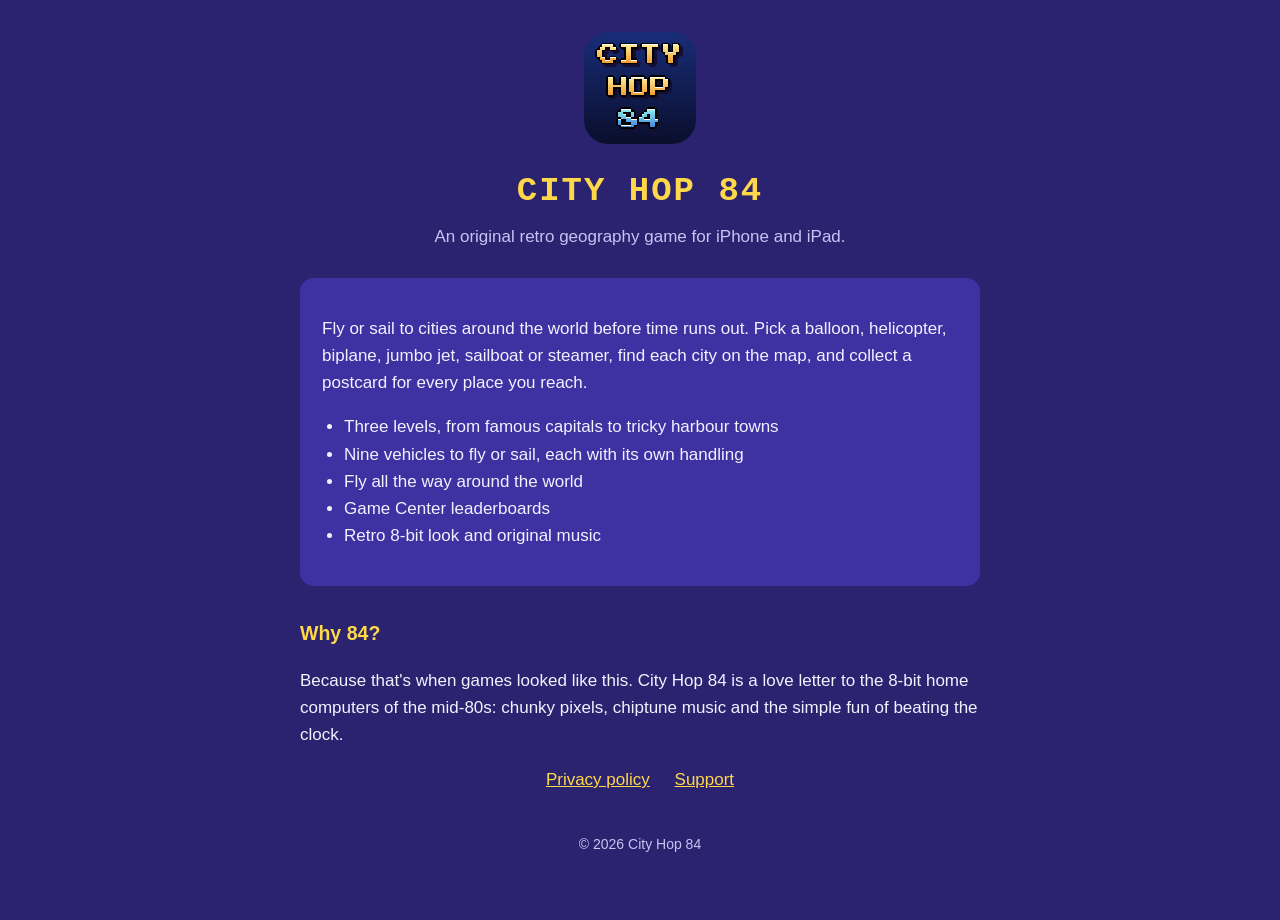
==== index.html @ 6313600b "Add files via upload" ====
<!DOCTYPE html>
<html lang="en">
<head>
<meta charset="utf-8">
<meta name="viewport" content="width=device-width, initial-scale=1">
<title>City Hop 84</title>
<meta name="description" content="City Hop 84 is an original retro geography game for iPhone and iPad. Fly or sail to cities around the world before time runs out.">
<link rel="icon" href="icon.png">
<link rel="stylesheet" href="style.css">
</head>
<body>
<main>
  <header>
    <img src="icon.png" alt="City Hop 84 app icon">
    <h1>CITY HOP 84</h1>
    <p class="tag">An original retro geography game for iPhone and iPad.</p>
  </header>

  <div class="panel">
    <p>Fly or sail to cities around the world before time runs out. Pick a balloon, helicopter, biplane, jumbo jet, sailboat or steamer, find each city on the map, and collect a postcard for every place you reach.</p>
    <ul>
      <li>Three levels, from famous capitals to tricky harbour towns</li>
      <li>Nine vehicles to fly or sail, each with its own handling</li>
      <li>Fly all the way around the world</li>
      <li>Game Center leaderboards</li>
      <li>Retro 8-bit look and original music</li>
    </ul>
  </div>

  <h2>Why 84?</h2>
  <p>Because that's when games looked like this. City Hop 84 is a love letter to the 8-bit home computers of the mid-80s: chunky pixels, chiptune music and the simple fun of beating the clock.</p>

  <nav>
    <a href="privacy.html">Privacy policy</a>
    <a href="support.html">Support</a>
  </nav>

  <footer>© 2026 City Hop 84</footer>
</main>
</body>
</html>
---- style.css ----
:root { --bg:#2b2370; --panel:#3e31a2; --ink:#f4f1ff; --accent:#ffd84a; --muted:#c9c2f2; }
* { box-sizing: border-box; }
body { margin:0; background:var(--bg); color:var(--ink);
  font: 17px/1.6 -apple-system, BlinkMacSystemFont, "Segoe UI", Roboto, Helvetica, Arial, sans-serif; }
main { max-width: 720px; margin: 0 auto; padding: 32px 20px 64px; }
header { text-align:center; margin-bottom: 28px; }
header img { width: 112px; height: 112px; image-rendering: pixelated; border-radius: 24px; }
h1 { font-family: "Courier New", monospace; letter-spacing: 2px; color: var(--accent); margin: 12px 0 4px; }
h2 { color: var(--accent); font-size: 1.15em; margin-top: 32px; }
.tag { color: var(--muted); margin: 0; }
.panel { background: var(--panel); border-radius: 14px; padding: 20px 22px; margin: 18px 0; }
a { color: var(--accent); }
nav { text-align:center; margin: 18px 0 8px; }
nav a { margin: 0 10px; }
footer { text-align:center; color: var(--muted); font-size: 14px; margin-top: 40px; }
ul { padding-left: 22px; }
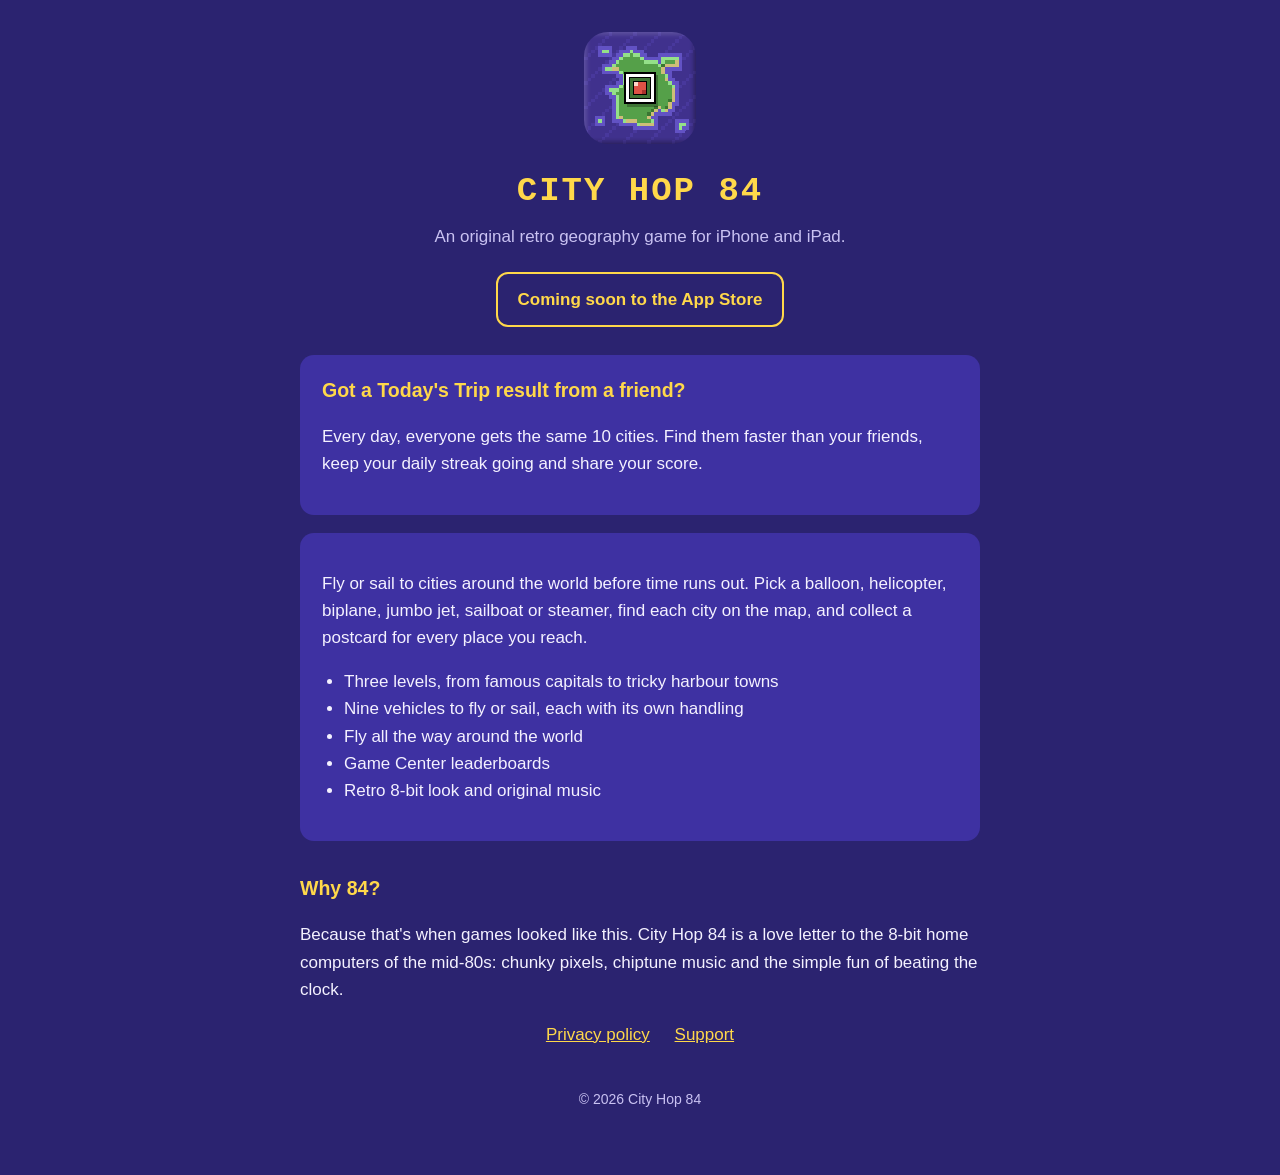
==== commit 8862a673: "Add files via upload" ====
--- a/index.html
+++ b/index.html
@@ -6,6 +6,12 @@
 <title>City Hop 84</title>
 <meta name="description" content="City Hop 84 is an original retro geography game for iPhone and iPad. Fly or sail to cities around the world before time runs out.">
 <link rel="icon" href="icon.png">
+<link rel="apple-touch-icon" href="icon.png">
+<meta property="og:title" content="City Hop 84">
+<meta property="og:description" content="Fly or sail to cities around the world before time runs out. A retro geography game for iPhone and iPad.">
+<meta property="og:image" content="https://cityhop84app.github.io/og-image.png">
+<meta property="og:url" content="https://cityhop84app.github.io/">
+<meta name="twitter:card" content="summary_large_image">
 <link rel="stylesheet" href="style.css">
 </head>
 <body>
@@ -14,7 +20,17 @@
     <img src="icon.png" alt="City Hop 84 app icon">
     <h1>CITY HOP 84</h1>
     <p class="tag">An original retro geography game for iPhone and iPad.</p>
+    <!-- APP STORE BADGE
+         When the app is live: replace the "coming soon" line below with the official
+         "Download on the App Store" badge from https://tools.applemarketingtools.com
+         (search for City Hop 84, pick the black badge, copy the code it gives you). -->
+    <p class="cta"><span class="soon">Coming soon to the App Store</span></p>
   </header>
+
+  <div class="panel daily">
+    <h2>Got a Today's Trip result from a friend?</h2>
+    <p>Every day, everyone gets the same 10 cities. Find them faster than your friends, keep your daily streak going and share your score.</p>
+  </div>
 
   <div class="panel">
     <p>Fly or sail to cities around the world before time runs out. Pick a balloon, helicopter, biplane, jumbo jet, sailboat or steamer, find each city on the map, and collect a postcard for every place you reach.</p>
--- a/style.css
+++ b/style.css
@@ -14,3 +14,7 @@
 nav a { margin: 0 10px; }
 footer { text-align:center; color: var(--muted); font-size: 14px; margin-top: 40px; }
 ul { padding-left: 22px; }
+.cta { margin: 22px 0 6px; }
+.cta img { height: 54px; }
+.soon { display: inline-block; padding: 12px 20px; border: 2px solid var(--accent); border-radius: 12px; color: var(--accent); font-weight: 600; }
+.daily h2 { margin-top: 0; }
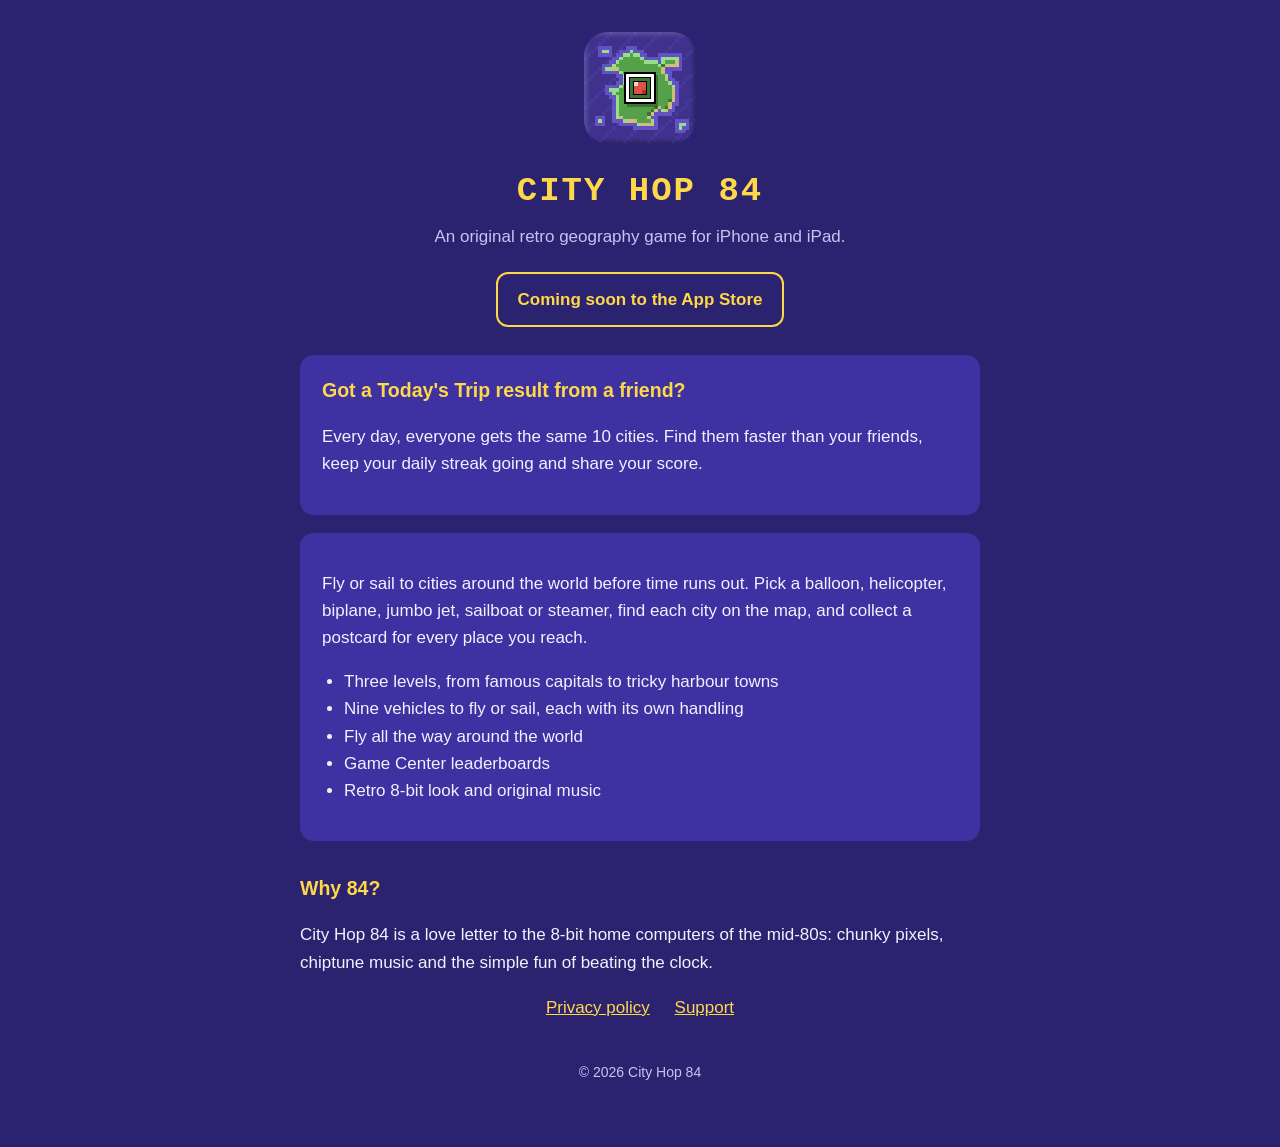
==== commit 562e20fd: "Add files via upload" ====
--- a/index.html
+++ b/index.html
@@ -44,7 +44,7 @@
   </div>
 
   <h2>Why 84?</h2>
-  <p>Because that's when games looked like this. City Hop 84 is a love letter to the 8-bit home computers of the mid-80s: chunky pixels, chiptune music and the simple fun of beating the clock.</p>
+  <p>City Hop 84 is a love letter to the 8-bit home computers of the mid-80s: chunky pixels, chiptune music and the simple fun of beating the clock.</p>
 
   <nav>
     <a href="privacy.html">Privacy policy</a>
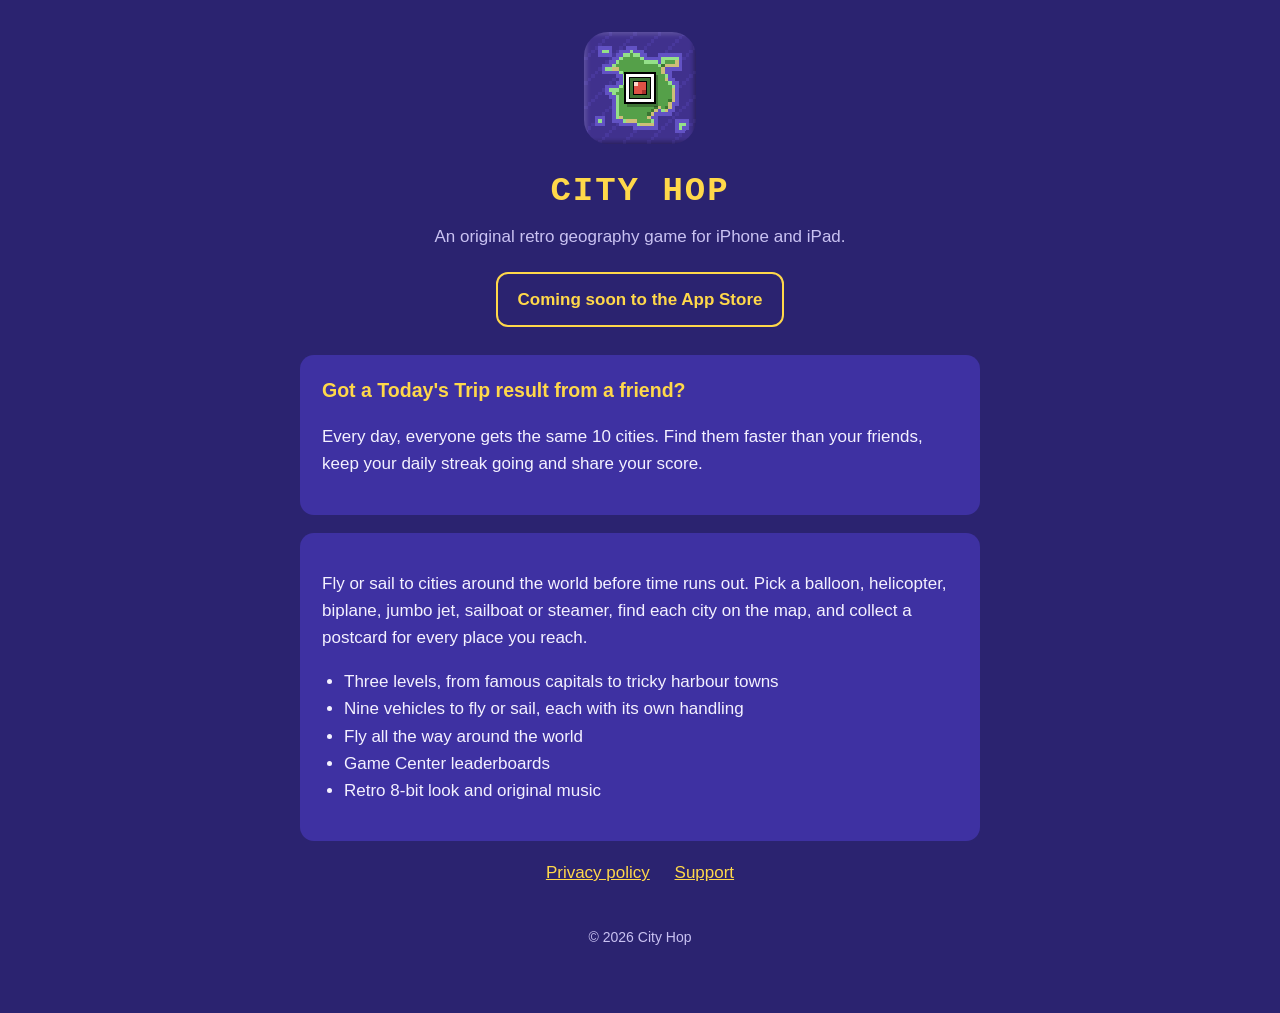
==== commit de8bf47c: "Add files via upload" ====
--- a/index.html
+++ b/index.html
@@ -3,11 +3,11 @@
 <head>
 <meta charset="utf-8">
 <meta name="viewport" content="width=device-width, initial-scale=1">
-<title>City Hop 84</title>
-<meta name="description" content="City Hop 84 is an original retro geography game for iPhone and iPad. Fly or sail to cities around the world before time runs out.">
+<title>City Hop</title>
+<meta name="description" content="City Hop is an original retro geography game for iPhone and iPad. Fly or sail to cities around the world before time runs out.">
 <link rel="icon" href="icon.png">
 <link rel="apple-touch-icon" href="icon.png">
-<meta property="og:title" content="City Hop 84">
+<meta property="og:title" content="City Hop">
 <meta property="og:description" content="Fly or sail to cities around the world before time runs out. A retro geography game for iPhone and iPad.">
 <meta property="og:image" content="https://cityhop84app.github.io/og-image.png">
 <meta property="og:url" content="https://cityhop84app.github.io/">
@@ -17,13 +17,13 @@
 <body>
 <main>
   <header>
-    <img src="icon.png" alt="City Hop 84 app icon">
-    <h1>CITY HOP 84</h1>
+    <img src="icon.png" alt="City Hop app icon">
+    <h1>CITY HOP</h1>
     <p class="tag">An original retro geography game for iPhone and iPad.</p>
     <!-- APP STORE BADGE
          When the app is live: replace the "coming soon" line below with the official
          "Download on the App Store" badge from https://tools.applemarketingtools.com
-         (search for City Hop 84, pick the black badge, copy the code it gives you). -->
+         (search for City Hop, pick the black badge, copy the code it gives you). -->
     <p class="cta"><span class="soon">Coming soon to the App Store</span></p>
   </header>
 
@@ -43,15 +43,12 @@
     </ul>
   </div>
 
-  <h2>Why 84?</h2>
-  <p>City Hop 84 is a love letter to the 8-bit home computers of the mid-80s: chunky pixels, chiptune music and the simple fun of beating the clock.</p>
-
   <nav>
     <a href="privacy.html">Privacy policy</a>
     <a href="support.html">Support</a>
   </nav>
 
-  <footer>© 2026 City Hop 84</footer>
+  <footer>© 2026 City Hop</footer>
 </main>
 </body>
 </html>
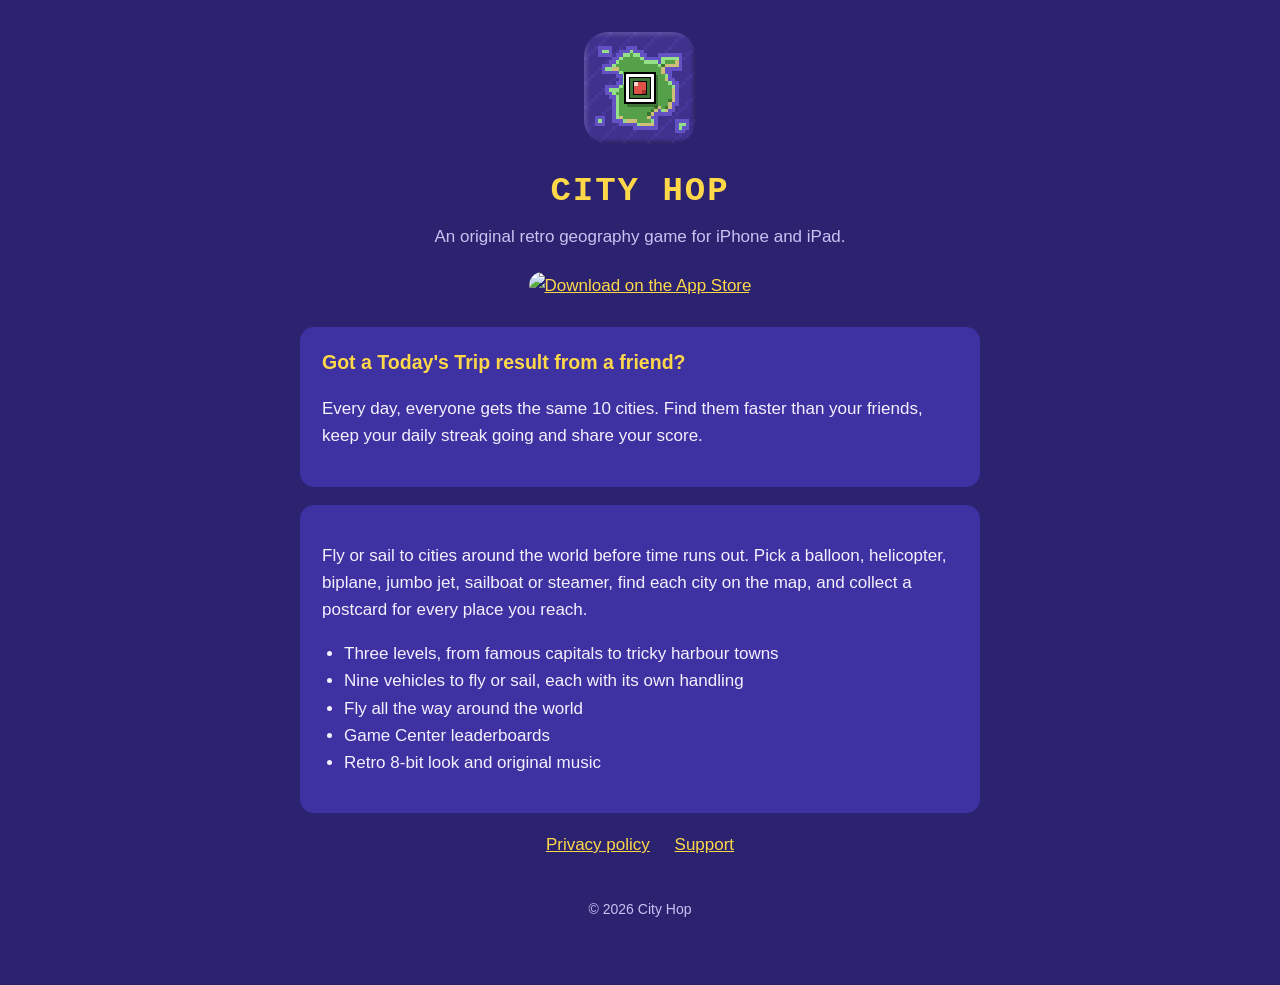
==== commit e2de7206: "Add files via upload" ====
--- a/index.html
+++ b/index.html
@@ -20,11 +20,11 @@
     <img src="icon.png" alt="City Hop app icon">
     <h1>CITY HOP</h1>
     <p class="tag">An original retro geography game for iPhone and iPad.</p>
-    <!-- APP STORE BADGE
-         When the app is live: replace the "coming soon" line below with the official
-         "Download on the App Store" badge from https://tools.applemarketingtools.com
-         (search for City Hop, pick the black badge, copy the code it gives you). -->
-    <p class="cta"><span class="soon">Coming soon to the App Store</span></p>
+    <p class="cta">
+      <a href="https://apps.apple.com/app/city-hop/id6837381733">
+        <img src="https://toolbox.marketingtools.apple.com/api/v2/badges/download-on-the-app-store/black/en-us" alt="Download on the App Store">
+      </a>
+    </p>
   </header>
 
   <div class="panel daily">
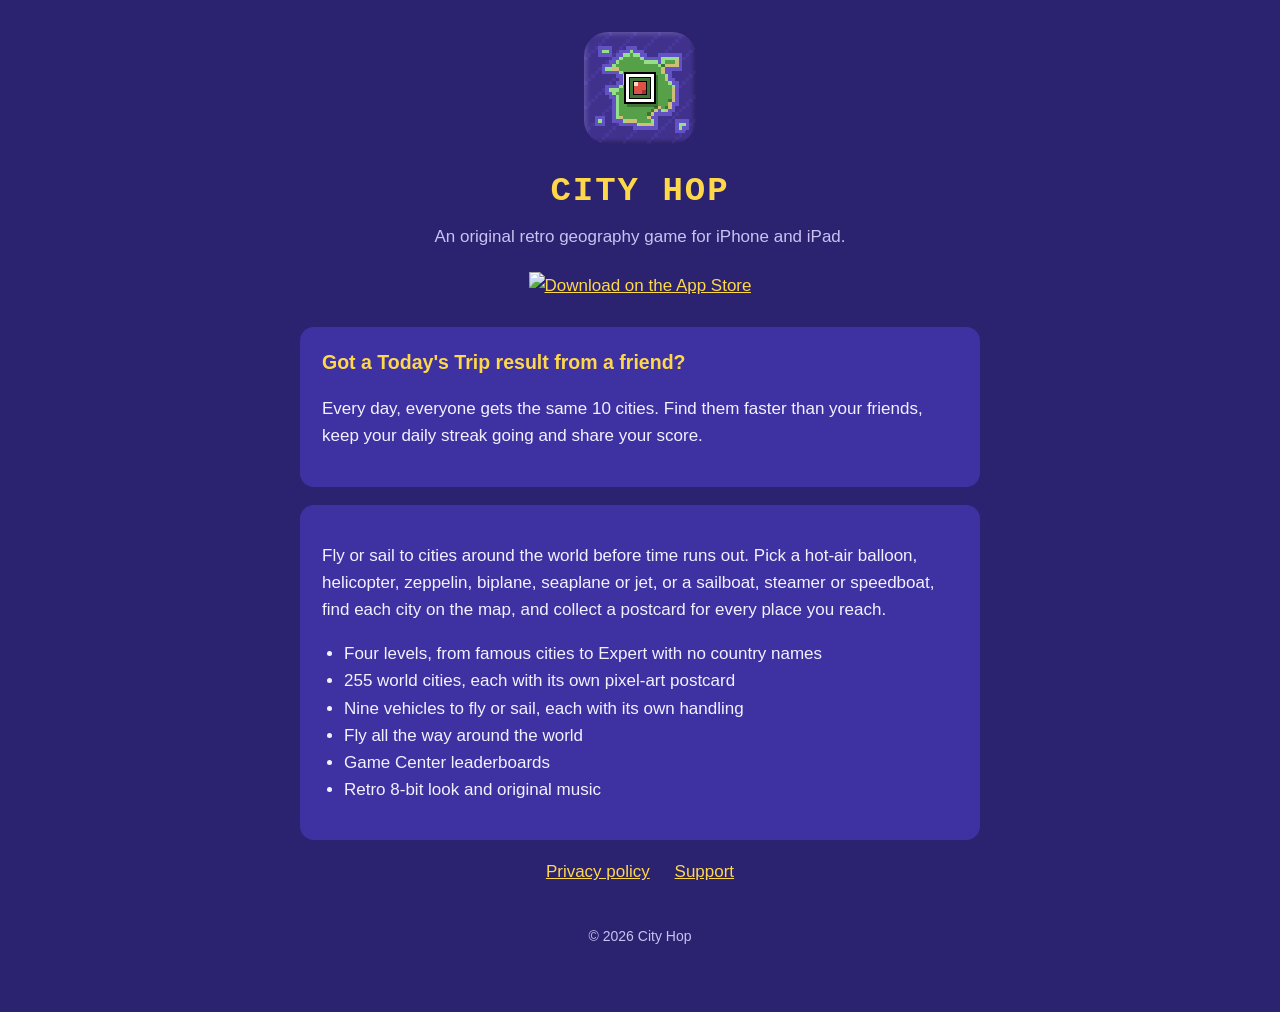
==== commit 0e44cbf3: "Add files via upload" ====
--- a/index.html
+++ b/index.html
@@ -33,9 +33,10 @@
   </div>
 
   <div class="panel">
-    <p>Fly or sail to cities around the world before time runs out. Pick a balloon, helicopter, biplane, jumbo jet, sailboat or steamer, find each city on the map, and collect a postcard for every place you reach.</p>
+    <p>Fly or sail to cities around the world before time runs out. Pick a hot-air balloon, helicopter, zeppelin, biplane, seaplane or jet, or a sailboat, steamer or speedboat, find each city on the map, and collect a postcard for every place you reach.</p>
     <ul>
-      <li>Three levels, from famous capitals to tricky harbour towns</li>
+      <li>Four levels, from famous cities to Expert with no country names</li>
+      <li>255 world cities, each with its own pixel-art postcard</li>
       <li>Nine vehicles to fly or sail, each with its own handling</li>
       <li>Fly all the way around the world</li>
       <li>Game Center leaderboards</li>
--- a/style.css
+++ b/style.css
@@ -15,6 +15,6 @@
 footer { text-align:center; color: var(--muted); font-size: 14px; margin-top: 40px; }
 ul { padding-left: 22px; }
 .cta { margin: 22px 0 6px; }
-.cta img { height: 54px; }
+.cta img { width: auto; height: 54px; border-radius: 0; image-rendering: auto; }
 .soon { display: inline-block; padding: 12px 20px; border: 2px solid var(--accent); border-radius: 12px; color: var(--accent); font-weight: 600; }
 .daily h2 { margin-top: 0; }
